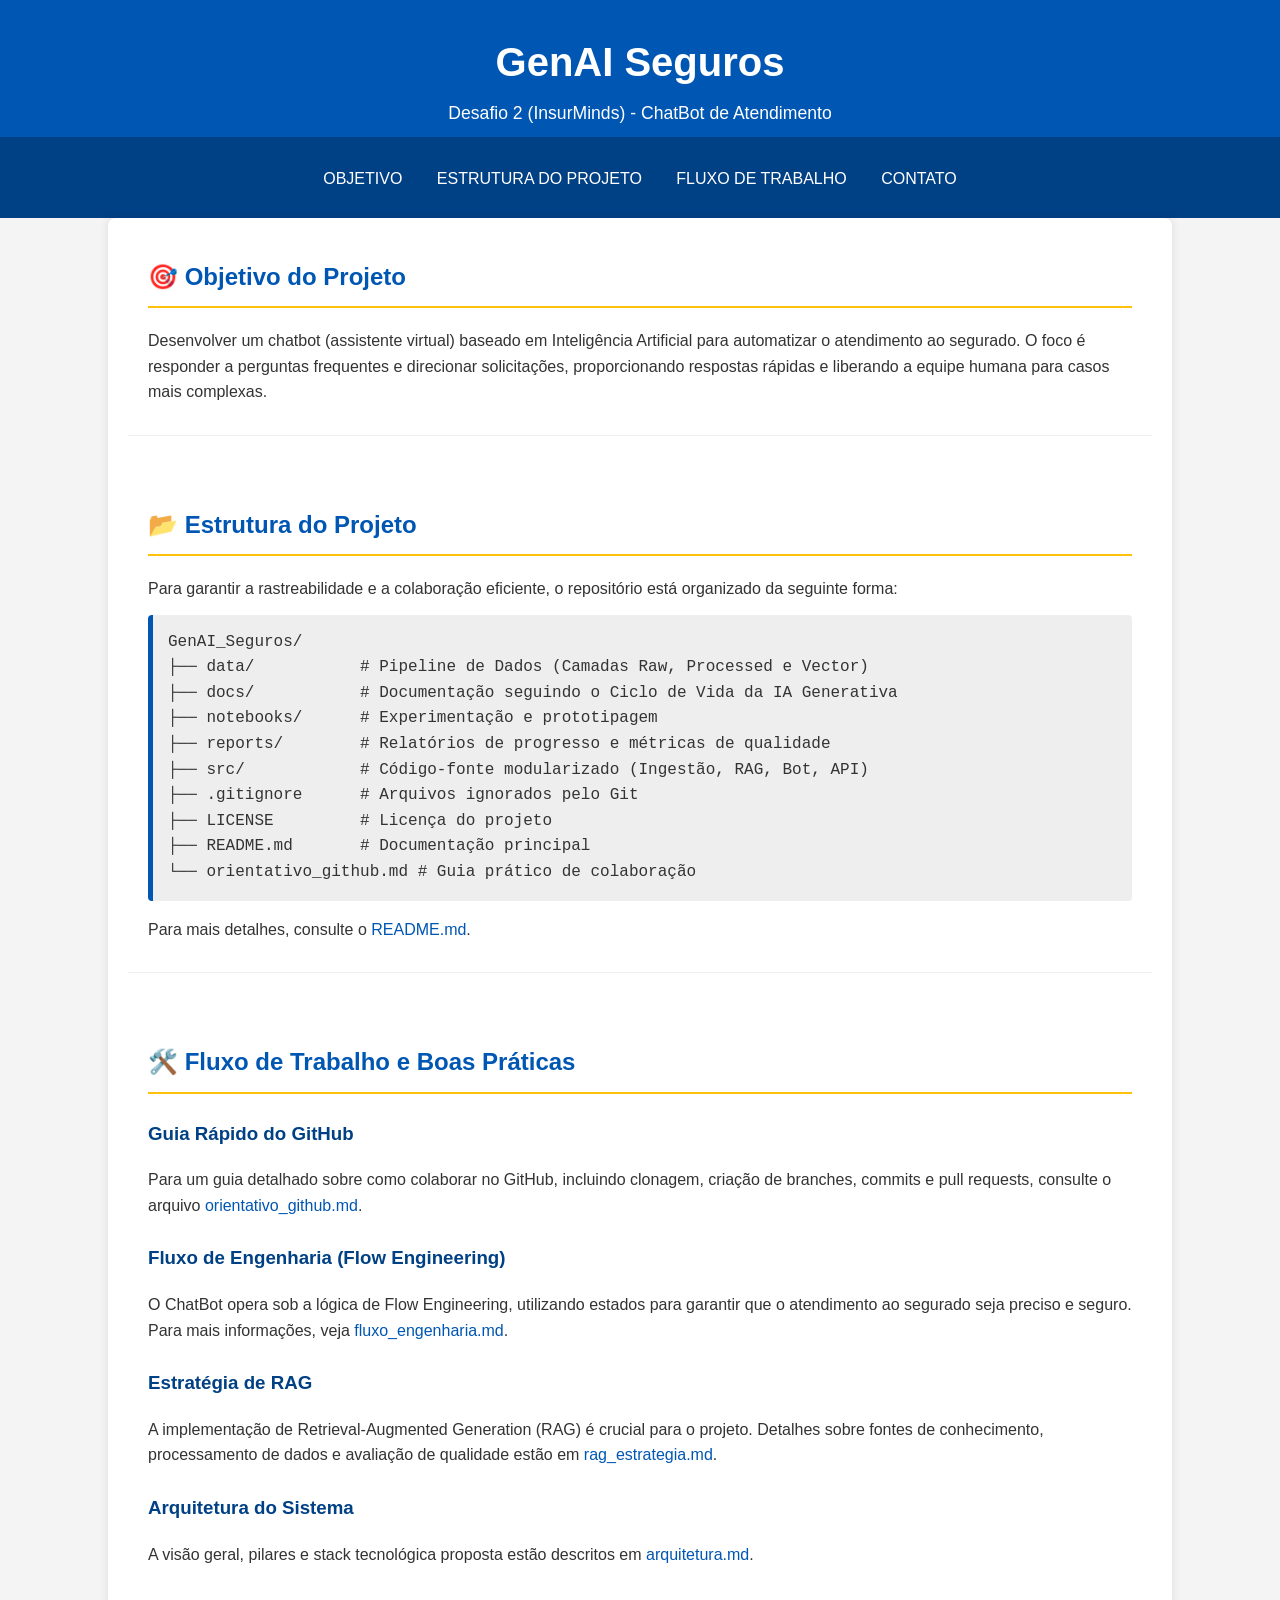
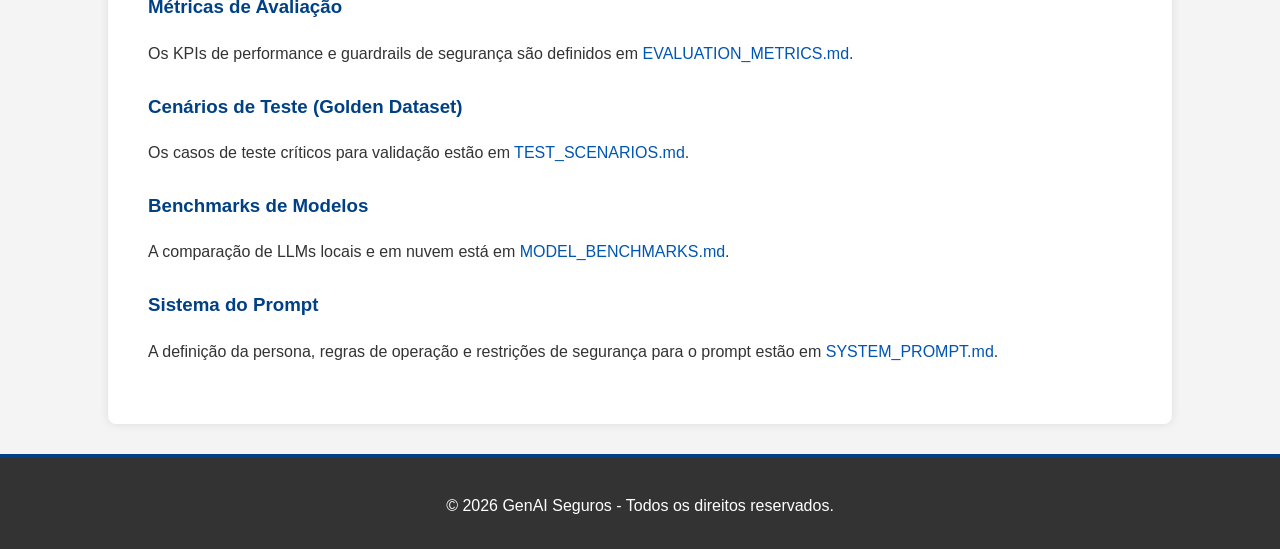
==== index.html @ 81ec45c4 "feat: página para consulta" ====
<!DOCTYPE html>
<html lang="pt-BR">

<head>
    <meta charset="UTF-8">
    <meta name="viewport" content="width=device-width, initial-scale=1.0">
    <title>GenAI Seguros - Visão Geral do Projeto</title>
    <link rel="stylesheet" href="styles.css">
</head>

<body>
    <header>
        <div class="container">
            <h1>GenAI Seguros</h1>
            <p>Desafio 2 (InsurMinds) - ChatBot de Atendimento</p>
        </div>
    </header>

    <nav>
        <div class="container">
            <ul>
                <li><a href="#objetivo">Objetivo</a></li>
                <li><a href="#estrutura">Estrutura do Projeto</a></li>
                <li><a href="#fluxo-trabalho">Fluxo de Trabalho</a></li>
                <li><a href="#contato">Contato</a></li>
            </ul>
        </div>
    </nav>

    <main class="container">
        <section id="objetivo">
            <h2>🎯 Objetivo do Projeto</h2>
            <p>Desenvolver um chatbot (assistente virtual) baseado em Inteligência Artificial para automatizar o
                atendimento ao segurado. O foco é responder a perguntas frequentes e direcionar solicitações,
                proporcionando respostas rápidas e liberando a equipe humana para casos mais complexas.</p>
        </section>

        <section id="estrutura">
            <h2>📂 Estrutura do Projeto</h2>
            <p>Para garantir a rastreabilidade e a colaboração eficiente, o repositório está organizado da seguinte
                forma:</p>
            <pre><code>GenAI_Seguros/
├── data/           # Pipeline de Dados (Camadas Raw, Processed e Vector)
├── docs/           # Documentação seguindo o Ciclo de Vida da IA Generativa
├── notebooks/      # Experimentação e prototipagem
├── reports/        # Relatórios de progresso e métricas de qualidade
├── src/            # Código-fonte modularizado (Ingestão, RAG, Bot, API)
├── .gitignore      # Arquivos ignorados pelo Git
├── LICENSE         # Licença do projeto
├── README.md       # Documentação principal
└── orientativo_github.md # Guia prático de colaboração
</code></pre>
            <p>Para mais detalhes, consulte o <a href="README.md">README.md</a>.</p>
        </section>

        <section id="fluxo-trabalho">
            <h2>🛠️ Fluxo de Trabalho e Boas Práticas</h2>
            <h3>Guia Rápido do GitHub</h3>
            <p>Para um guia detalhado sobre como colaborar no GitHub, incluindo clonagem, criação de branches, commits e
                pull requests, consulte o arquivo <a href="orientativo_github.md">orientativo_github.md</a>.</p>

            <h3>Fluxo de Engenharia (Flow Engineering)</h3>
            <p>O ChatBot opera sob a lógica de Flow Engineering, utilizando estados para garantir que o atendimento ao
                segurado seja preciso e seguro. Para mais informações, veja <a
                    href="fluxo_engenharia.md">fluxo_engenharia.md</a>.</p>

            <h3>Estratégia de RAG</h3>
            <p>A implementação de Retrieval-Augmented Generation (RAG) é crucial para o projeto. Detalhes sobre fontes
                de conhecimento, processamento de dados e avaliação de qualidade estão em <a
                    href="rag_estrategia.md">rag_estrategia.md</a>.</p>

            <h3>Arquitetura do Sistema</h3>
            <p>A visão geral, pilares e stack tecnológica proposta estão descritos em <a
                    href="arquitetura.md">arquitetura.md</a>.</p>

            <h3>Métricas de Avaliação</h3>
            <p>Os KPIs de performance e guardrails de segurança são definidos em <a
                    href="EVALUATION_METRICS.md">EVALUATION_METRICS.md</a>.</p>

            <h3>Cenários de Teste (Golden Dataset)</h3>
            <p>Os casos de teste críticos para validação estão em <a href="TEST_SCENARIOS.md">TEST_SCENARIOS.md</a>.</p>

            <h3>Benchmarks de Modelos</h3>
            <p>A comparação de LLMs locais e em nuvem está em <a href="MODEL_BENCHMARKS.md">MODEL_BENCHMARKS.md</a>.</p>

            <h3>Sistema do Prompt</h3>
            <p>A definição da persona, regras de operação e restrições de segurança para o prompt estão em <a
                    href="SYSTEM_PROMPT.md">SYSTEM_PROMPT.md</a>.</p>
        </section>
    </main>

    <footer>
        <div class="container">
            <p>&copy; 2026 GenAI Seguros - Todos os direitos reservados.</p>
        </div>
    </footer>

    <script src="script.js"></script>
</body>

</html>
---- styles.css ----
/* Estilos Gerais */
body {
    font-family: 'Segoe UI', Tahoma, Geneva, Verdana, sans-serif;
    line-height: 1.6;
    margin: 0;
    padding: 0;
    background-color: #f4f4f4;
    color: #333;
}

.container {
    width: 80%;
    margin: auto;
    overflow: hidden;
    padding: 0 20px;
}

/* Cabeçalho */
header {
    background: #0056b3;
    /* Azul SulAmérica */
    color: #fff;
    padding-top: 30px;
    min-height: 70px;
    border-bottom: #004085 3px solid;
    text-align: center;
}

header h1 {
    margin: 0;
    font-size: 2.5em;
}

header p {
    font-size: 1.1em;
    margin-top: 5px;
}

/* Navegação */
nav {
    background: #004085;
    /* Azul mais escuro */
    color: #fff;
    text-align: center;
    padding: 10px 0;
}

nav ul {
    padding: 0;
    list-style: none;
}

nav ul li {
    display: inline;
    padding: 0 15px;
}

nav a {
    color: #fff;
    text-decoration: none;
    text-transform: uppercase;
    font-size: 1em;
}

nav a:hover {
    color: #ffc107;
    /* Amarelo */
    font-weight: bold;
}

/* Conteúdo Principal */
main {
    padding: 20px 0;
    background: #fff;
    margin-top: 20px;
    box-shadow: 0 0 10px rgba(0, 0, 0, 0.1);
    border-radius: 8px;
}

section {
    margin-bottom: 30px;
    padding: 20px;
    border-bottom: 1px solid #eee;
}

section:last-child {
    border-bottom: none;
}

h2 {
    color: #0056b3;
    border-bottom: 2px solid #ffc107;
    padding-bottom: 10px;
    margin-bottom: 20px;
}

h3 {
    color: #004085;
    margin-top: 25px;
}

p {
    margin-bottom: 10px;
}

a {
    color: #0056b3;
    text-decoration: none;
}

a:hover {
    text-decoration: underline;
}

pre {
    background: #eee;
    padding: 15px;
    border-left: 5px solid #0056b3;
    overflow-x: auto;
    border-radius: 4px;
}

code {
    font-family: 'Courier New', Courier, monospace;
}

/* Rodapé */
footer {
    background: #333;
    color: #fff;
    text-align: center;
    padding: 20px 0;
    margin-top: 30px;
    border-top: #004085 3px solid;
}

/* Responsividade Básica */
@media (max-width: 768px) {
    .container {
        width: 95%;
    }

    nav ul li {
        display: block;
        padding: 5px 0;
    }
}
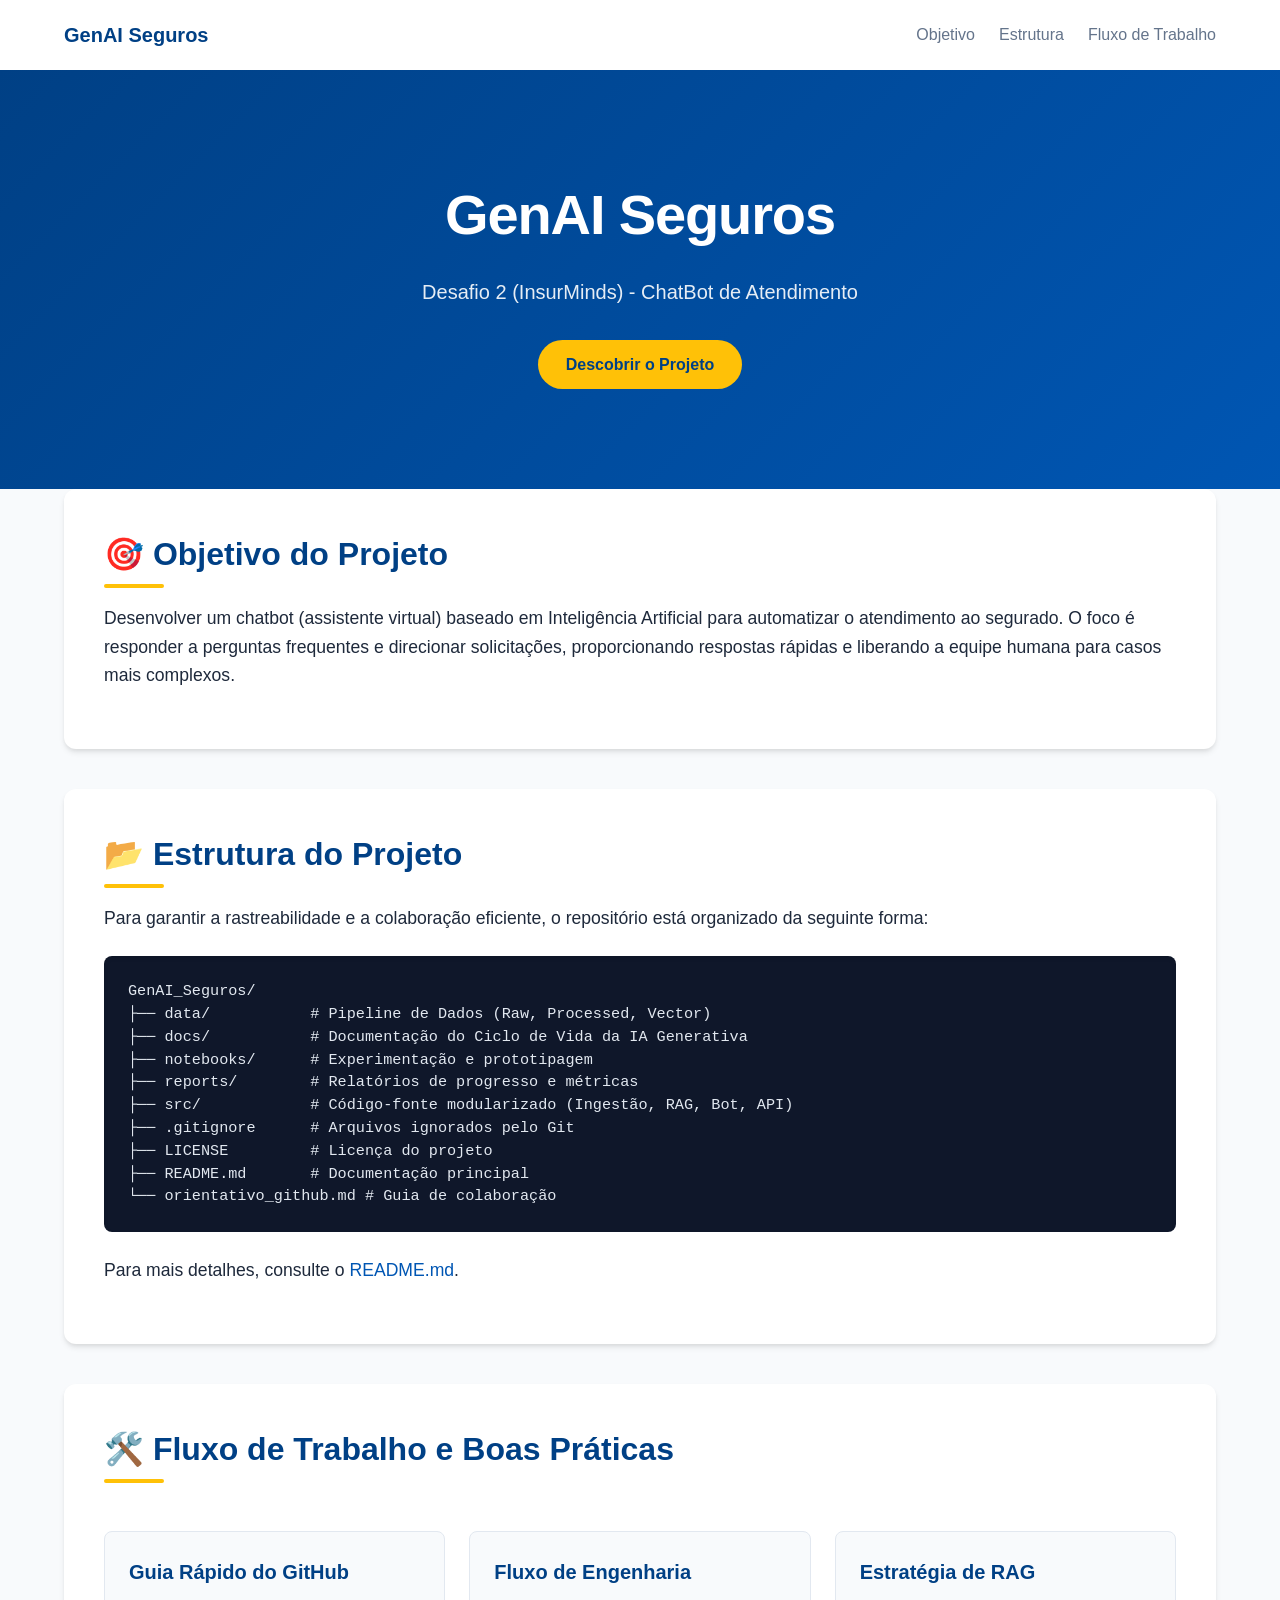
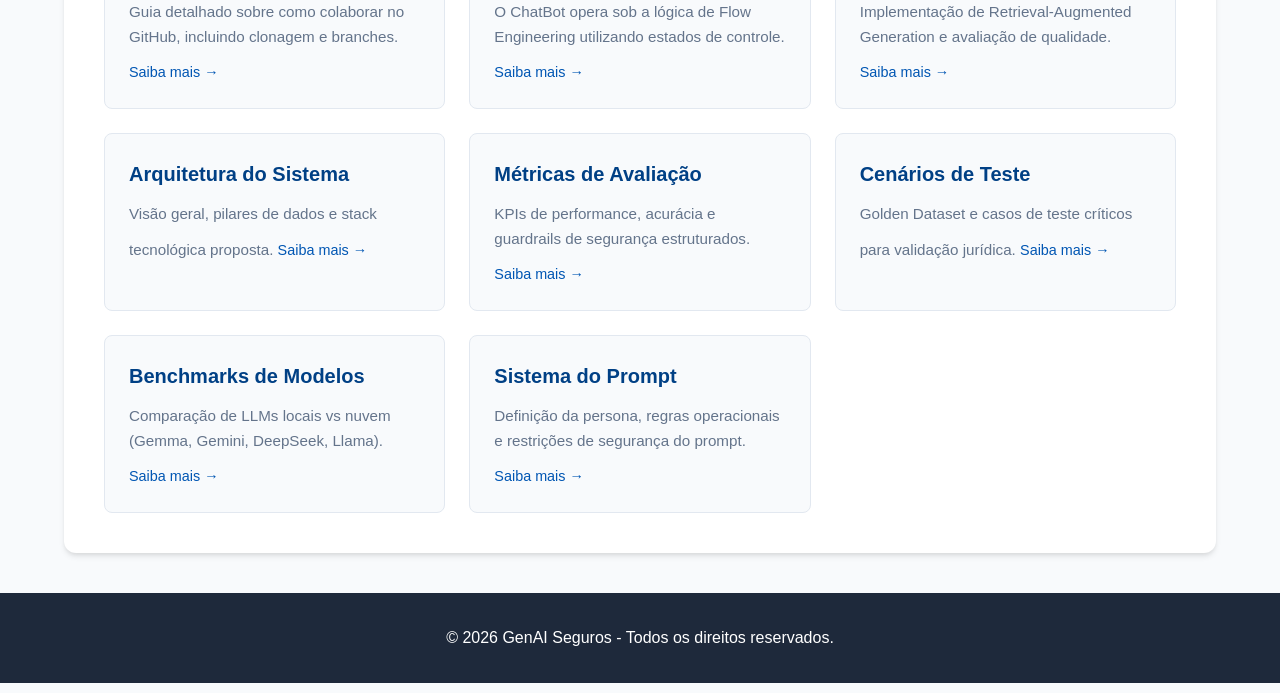
==== commit ec125335: "feat: atualização de site" ====
--- a/index.html
+++ b/index.html
@@ -4,88 +4,109 @@
 <head>
     <meta charset="UTF-8">
     <meta name="viewport" content="width=device-width, initial-scale=1.0">
+    <meta http-equiv="Content-Security-Policy" content="default-src 'self'; style-src 'self' 'unsafe-inline' https://fonts.googleapis.com; font-src https://fonts.gstatic.com; script-src 'self' 'unsafe-inline';">
+    <meta name="description" content="GenAI Seguros - Visão Geral do Projeto do ChatBot de Atendimento (InsurMinds)">
     <title>GenAI Seguros - Visão Geral do Projeto</title>
+    
+    <!-- Modern Typography -->
+    <link rel="preconnect" href="https://fonts.googleapis.com">
+    <link rel="preconnect" href="https://fonts.gstatic.com" crossorigin>
+    <link href="https://fonts.googleapis.com/css2?family=Inter:wght@300;400;500;600;700&display=swap" rel="stylesheet">
+    
     <link rel="stylesheet" href="styles.css">
 </head>
 
 <body>
-    <header>
-        <div class="container">
-            <h1>GenAI Seguros</h1>
-            <p>Desafio 2 (InsurMinds) - ChatBot de Atendimento</p>
-        </div>
-    </header>
-
-    <nav>
-        <div class="container">
-            <ul>
+    <nav class="navbar">
+        <div class="container nav-container">
+            <div class="logo">GenAI Seguros</div>
+            <ul class="nav-links">
                 <li><a href="#objetivo">Objetivo</a></li>
-                <li><a href="#estrutura">Estrutura do Projeto</a></li>
+                <li><a href="#estrutura">Estrutura</a></li>
                 <li><a href="#fluxo-trabalho">Fluxo de Trabalho</a></li>
-                <li><a href="#contato">Contato</a></li>
             </ul>
         </div>
     </nav>
 
+    <header class="hero">
+        <div class="container hero-content fade-in">
+            <h1>GenAI Seguros</h1>
+            <p>Desafio 2 (InsurMinds) - ChatBot de Atendimento</p>
+            <a href="#objetivo" class="btn btn-primary">Descobrir o Projeto</a>
+        </div>
+    </header>
+
     <main class="container">
-        <section id="objetivo">
+        <section id="objetivo" class="card fade-in">
             <h2>🎯 Objetivo do Projeto</h2>
             <p>Desenvolver um chatbot (assistente virtual) baseado em Inteligência Artificial para automatizar o
                 atendimento ao segurado. O foco é responder a perguntas frequentes e direcionar solicitações,
-                proporcionando respostas rápidas e liberando a equipe humana para casos mais complexas.</p>
+                proporcionando respostas rápidas e liberando a equipe humana para casos mais complexos.</p>
         </section>
 
-        <section id="estrutura">
+        <section id="estrutura" class="card fade-in">
             <h2>📂 Estrutura do Projeto</h2>
             <p>Para garantir a rastreabilidade e a colaboração eficiente, o repositório está organizado da seguinte
                 forma:</p>
-            <pre><code>GenAI_Seguros/
-├── data/           # Pipeline de Dados (Camadas Raw, Processed e Vector)
-├── docs/           # Documentação seguindo o Ciclo de Vida da IA Generativa
+            <div class="code-block-wrapper">
+                <pre><code>GenAI_Seguros/
+├── data/           # Pipeline de Dados (Raw, Processed, Vector)
+├── docs/           # Documentação do Ciclo de Vida da IA Generativa
 ├── notebooks/      # Experimentação e prototipagem
-├── reports/        # Relatórios de progresso e métricas de qualidade
+├── reports/        # Relatórios de progresso e métricas
 ├── src/            # Código-fonte modularizado (Ingestão, RAG, Bot, API)
 ├── .gitignore      # Arquivos ignorados pelo Git
 ├── LICENSE         # Licença do projeto
 ├── README.md       # Documentação principal
-└── orientativo_github.md # Guia prático de colaboração
-</code></pre>
-            <p>Para mais detalhes, consulte o <a href="README.md">README.md</a>.</p>
+└── orientativo_github.md # Guia de colaboração</code></pre>
+            </div>
+            <p class="section-footer">Para mais detalhes, consulte o <a href="README.md" class="text-link">README.md</a>.</p>
         </section>
 
-        <section id="fluxo-trabalho">
+        <section id="fluxo-trabalho" class="card fade-in">
             <h2>🛠️ Fluxo de Trabalho e Boas Práticas</h2>
-            <h3>Guia Rápido do GitHub</h3>
-            <p>Para um guia detalhado sobre como colaborar no GitHub, incluindo clonagem, criação de branches, commits e
-                pull requests, consulte o arquivo <a href="orientativo_github.md">orientativo_github.md</a>.</p>
+            
+            <div class="grid-layout">
+                <div class="grid-item">
+                    <h3>Guia Rápido do GitHub</h3>
+                    <p>Guia detalhado sobre como colaborar no GitHub, incluindo clonagem e branches. <a href="orientativo_github.md">Saiba mais &rarr;</a></p>
+                </div>
+                
+                <div class="grid-item">
+                    <h3>Fluxo de Engenharia</h3>
+                    <p>O ChatBot opera sob a lógica de Flow Engineering utilizando estados de controle. <a href="fluxo_engenharia.md">Saiba mais &rarr;</a></p>
+                </div>
 
-            <h3>Fluxo de Engenharia (Flow Engineering)</h3>
-            <p>O ChatBot opera sob a lógica de Flow Engineering, utilizando estados para garantir que o atendimento ao
-                segurado seja preciso e seguro. Para mais informações, veja <a
-                    href="fluxo_engenharia.md">fluxo_engenharia.md</a>.</p>
+                <div class="grid-item">
+                    <h3>Estratégia de RAG</h3>
+                    <p>Implementação de Retrieval-Augmented Generation e avaliação de qualidade. <a href="rag_estrategia.md">Saiba mais &rarr;</a></p>
+                </div>
 
-            <h3>Estratégia de RAG</h3>
-            <p>A implementação de Retrieval-Augmented Generation (RAG) é crucial para o projeto. Detalhes sobre fontes
-                de conhecimento, processamento de dados e avaliação de qualidade estão em <a
-                    href="rag_estrategia.md">rag_estrategia.md</a>.</p>
+                <div class="grid-item">
+                    <h3>Arquitetura do Sistema</h3>
+                    <p>Visão geral, pilares de dados e stack tecnológica proposta. <a href="arquitetura.md">Saiba mais &rarr;</a></p>
+                </div>
 
-            <h3>Arquitetura do Sistema</h3>
-            <p>A visão geral, pilares e stack tecnológica proposta estão descritos em <a
-                    href="arquitetura.md">arquitetura.md</a>.</p>
+                <div class="grid-item">
+                    <h3>Métricas de Avaliação</h3>
+                    <p>KPIs de performance, acurácia e guardrails de segurança estruturados. <a href="EVALUATION_METRICS.md">Saiba mais &rarr;</a></p>
+                </div>
 
-            <h3>Métricas de Avaliação</h3>
-            <p>Os KPIs de performance e guardrails de segurança são definidos em <a
-                    href="EVALUATION_METRICS.md">EVALUATION_METRICS.md</a>.</p>
+                <div class="grid-item">
+                    <h3>Cenários de Teste</h3>
+                    <p>Golden Dataset e casos de teste críticos para validação jurídica. <a href="TEST_SCENARIOS.md">Saiba mais &rarr;</a></p>
+                </div>
 
-            <h3>Cenários de Teste (Golden Dataset)</h3>
-            <p>Os casos de teste críticos para validação estão em <a href="TEST_SCENARIOS.md">TEST_SCENARIOS.md</a>.</p>
+                <div class="grid-item">
+                    <h3>Benchmarks de Modelos</h3>
+                    <p>Comparação de LLMs locais vs nuvem (Gemma, Gemini, DeepSeek, Llama). <a href="MODEL_BENCHMARKS.md">Saiba mais &rarr;</a></p>
+                </div>
 
-            <h3>Benchmarks de Modelos</h3>
-            <p>A comparação de LLMs locais e em nuvem está em <a href="MODEL_BENCHMARKS.md">MODEL_BENCHMARKS.md</a>.</p>
-
-            <h3>Sistema do Prompt</h3>
-            <p>A definição da persona, regras de operação e restrições de segurança para o prompt estão em <a
-                    href="SYSTEM_PROMPT.md">SYSTEM_PROMPT.md</a>.</p>
+                <div class="grid-item">
+                    <h3>Sistema do Prompt</h3>
+                    <p>Definição da persona, regras operacionais e restrições de segurança do prompt. <a href="SYSTEM_PROMPT.md">Saiba mais &rarr;</a></p>
+                </div>
+            </div>
         </section>
     </main>
 
--- a/styles.css
+++ b/styles.css
@@ -1,147 +1,289 @@
-/* Estilos Gerais */
-body {
-    font-family: 'Segoe UI', Tahoma, Geneva, Verdana, sans-serif;
-    line-height: 1.6;
+/* Modern Reset and Variables */
+:root {
+    --primary-color: #004085;
+    --primary-light: #0056b3;
+    --accent-color: #ffc107;
+    --bg-color: #f8fafc;
+    --card-bg: #ffffff;
+    --text-color: #1e293b;
+    --text-muted: #64748b;
+    --border-radius: 12px;
+    --shadow-sm: 0 4px 6px -1px rgba(0, 0, 0, 0.1), 0 2px 4px -1px rgba(0, 0, 0, 0.06);
+    --shadow-md: 0 10px 15px -3px rgba(0, 0, 0, 0.1), 0 4px 6px -2px rgba(0, 0, 0, 0.05);
+    --transition: all 0.3s ease;
+}
+
+* {
     margin: 0;
     padding: 0;
-    background-color: #f4f4f4;
-    color: #333;
+    box-sizing: border-box;
+}
+
+body {
+    font-family: 'Inter', sans-serif;
+    line-height: 1.6;
+    background-color: var(--bg-color);
+    color: var(--text-color);
+    -webkit-font-smoothing: antialiased;
 }
 
 .container {
-    width: 80%;
-    margin: auto;
+    max-width: 1200px;
+    margin: 0 auto;
+    padding: 0 24px;
+}
+
+/* Navbar */
+.navbar {
+    background-color: rgba(255, 255, 255, 0.9);
+    backdrop-filter: blur(10px);
+    position: sticky;
+    top: 0;
+    z-index: 1000;
+    box-shadow: var(--shadow-sm);
+    transition: var(--transition);
+}
+
+.nav-container {
+    display: flex;
+    justify-content: space-between;
+    align-items: center;
+    height: 70px;
+}
+
+.logo {
+    font-size: 1.25rem;
+    font-weight: 700;
+    color: var(--primary-color);
+}
+
+.nav-links {
+    display: flex;
+    list-style: none;
+    gap: 24px;
+}
+
+.nav-links a {
+    text-decoration: none;
+    color: var(--text-muted);
+    font-weight: 500;
+    transition: var(--transition);
+}
+
+.nav-links a:hover {
+    color: var(--primary-light);
+}
+
+/* Hero Section */
+.hero {
+    background: linear-gradient(135deg, var(--primary-color) 0%, var(--primary-light) 100%);
+    color: white;
+    padding: 100px 0;
+    text-align: center;
+    position: relative;
     overflow: hidden;
-    padding: 0 20px;
-}
-
-/* Cabeçalho */
-header {
-    background: #0056b3;
-    /* Azul SulAmérica */
-    color: #fff;
-    padding-top: 30px;
-    min-height: 70px;
-    border-bottom: #004085 3px solid;
+}
+
+.hero::after {
+    content: '';
+    position: absolute;
+    top: 0;
+    left: 0;
+    right: 0;
+    bottom: 0;
+    background: url('data:image/svg+xml;utf8,<svg width="100" height="100" viewBox="0 0 100 100" xmlns="http://www.w3.org/2000/svg"><circle cx="50" cy="50" r="40" stroke="rgba(255,255,255,0.1)" stroke-width="2" fill="none"/></svg>') repeat;
+    opacity: 0.3;
+    pointer-events: none;
+}
+
+.hero-content {
+    position: relative;
+    z-index: 1;
+}
+
+.hero h1 {
+    font-size: 3.5rem;
+    font-weight: 700;
+    margin-bottom: 16px;
+    letter-spacing: -0.02em;
+}
+
+.hero p {
+    font-size: 1.25rem;
+    margin-bottom: 32px;
+    opacity: 0.9;
+}
+
+.btn {
+    display: inline-block;
+    padding: 12px 28px;
+    border-radius: 30px;
+    text-decoration: none;
+    font-weight: 600;
+    transition: var(--transition);
+    cursor: pointer;
+}
+
+.btn-primary {
+    background-color: var(--accent-color);
+    color: var(--primary-color);
+}
+
+.btn-primary:hover {
+    transform: translateY(-2px);
+    box-shadow: 0 4px 12px rgba(255, 193, 7, 0.3);
+}
+
+/* Main Content */
+main {
+    padding: 60px 0;
+}
+
+.card {
+    background: var(--card-bg);
+    border-radius: var(--border-radius);
+    padding: 40px;
+    margin-bottom: 40px;
+    box-shadow: var(--shadow-sm);
+    transition: var(--transition);
+}
+
+.card:hover {
+    box-shadow: var(--shadow-md);
+}
+
+h2 {
+    color: var(--primary-color);
+    font-size: 2rem;
+    font-weight: 700;
+    margin-bottom: 24px;
+    display: inline-block;
+    position: relative;
+}
+
+h2::after {
+    content: '';
+    position: absolute;
+    bottom: -8px;
+    left: 0;
+    width: 60px;
+    height: 4px;
+    background-color: var(--accent-color);
+    border-radius: 2px;
+}
+
+.card p {
+    color: var(--text-color);
+    font-size: 1.1rem;
+    margin-bottom: 20px;
+}
+
+/* Code Block */
+.code-block-wrapper {
+    background: #0f172a;
+    border-radius: 8px;
+    padding: 24px;
+    overflow-x: auto;
+    margin: 24px 0;
+    box-shadow: inset 0 2px 4px rgba(0,0,0,0.1);
+}
+
+pre {
+    color: #e2e8f0;
+    font-family: 'Courier New', Courier, monospace;
+    font-size: 0.95rem;
+    line-height: 1.5;
+}
+
+/* Grid Layout for Workflow */
+.grid-layout {
+    display: grid;
+    grid-template-columns: repeat(auto-fit, minmax(280px, 1fr));
+    gap: 24px;
+    margin-top: 32px;
+}
+
+.grid-item {
+    background: var(--bg-color);
+    padding: 24px;
+    border-radius: 8px;
+    border: 1px solid #e2e8f0;
+    transition: var(--transition);
+}
+
+.grid-item:hover {
+    transform: translateY(-4px);
+    border-color: var(--primary-light);
+    box-shadow: var(--shadow-sm);
+}
+
+.grid-item h3 {
+    color: var(--primary-color);
+    font-size: 1.25rem;
+    margin-bottom: 12px;
+}
+
+.grid-item p {
+    font-size: 0.95rem;
+    color: var(--text-muted);
+    margin-bottom: 0;
+}
+
+.grid-item a {
+    color: var(--primary-light);
+    text-decoration: none;
+    font-weight: 500;
+    font-size: 0.9rem;
+    display: inline-block;
+    margin-top: 12px;
+}
+
+.grid-item a:hover {
+    text-decoration: underline;
+}
+
+.text-link {
+    color: var(--primary-light);
+    text-decoration: none;
+    font-weight: 500;
+}
+
+.text-link:hover {
+    text-decoration: underline;
+}
+
+/* Footer */
+footer {
+    background: var(--text-color);
+    color: white;
     text-align: center;
-}
-
-header h1 {
-    margin: 0;
-    font-size: 2.5em;
-}
-
-header p {
-    font-size: 1.1em;
-    margin-top: 5px;
-}
-
-/* Navegação */
-nav {
-    background: #004085;
-    /* Azul mais escuro */
-    color: #fff;
-    text-align: center;
-    padding: 10px 0;
-}
-
-nav ul {
-    padding: 0;
-    list-style: none;
-}
-
-nav ul li {
-    display: inline;
-    padding: 0 15px;
-}
-
-nav a {
-    color: #fff;
-    text-decoration: none;
-    text-transform: uppercase;
-    font-size: 1em;
-}
-
-nav a:hover {
-    color: #ffc107;
-    /* Amarelo */
-    font-weight: bold;
-}
-
-/* Conteúdo Principal */
-main {
-    padding: 20px 0;
-    background: #fff;
-    margin-top: 20px;
-    box-shadow: 0 0 10px rgba(0, 0, 0, 0.1);
-    border-radius: 8px;
-}
-
-section {
-    margin-bottom: 30px;
-    padding: 20px;
-    border-bottom: 1px solid #eee;
-}
-
-section:last-child {
-    border-bottom: none;
-}
-
-h2 {
-    color: #0056b3;
-    border-bottom: 2px solid #ffc107;
-    padding-bottom: 10px;
-    margin-bottom: 20px;
-}
-
-h3 {
-    color: #004085;
-    margin-top: 25px;
-}
-
-p {
-    margin-bottom: 10px;
-}
-
-a {
-    color: #0056b3;
-    text-decoration: none;
-}
-
-a:hover {
-    text-decoration: underline;
-}
-
-pre {
-    background: #eee;
-    padding: 15px;
-    border-left: 5px solid #0056b3;
-    overflow-x: auto;
-    border-radius: 4px;
-}
-
-code {
-    font-family: 'Courier New', Courier, monospace;
-}
-
-/* Rodapé */
-footer {
-    background: #333;
-    color: #fff;
-    text-align: center;
-    padding: 20px 0;
-    margin-top: 30px;
-    border-top: #004085 3px solid;
-}
-
-/* Responsividade Básica */
+    padding: 32px 0;
+    margin-top: 40px;
+}
+
+/* Animations */
+.fade-in {
+    opacity: 0;
+    transform: translateY(20px);
+    transition: opacity 0.6s ease-out, transform 0.6s ease-out;
+}
+
+.fade-in.visible {
+    opacity: 1;
+    transform: translateY(0);
+}
+
+/* Responsive */
 @media (max-width: 768px) {
-    .container {
-        width: 95%;
+    .hero h1 {
+        font-size: 2.5rem;
     }
-
-    nav ul li {
-        display: block;
-        padding: 5px 0;
+    
+    .card {
+        padding: 24px;
+    }
+    
+    .nav-links {
+        display: none;
     }
 }
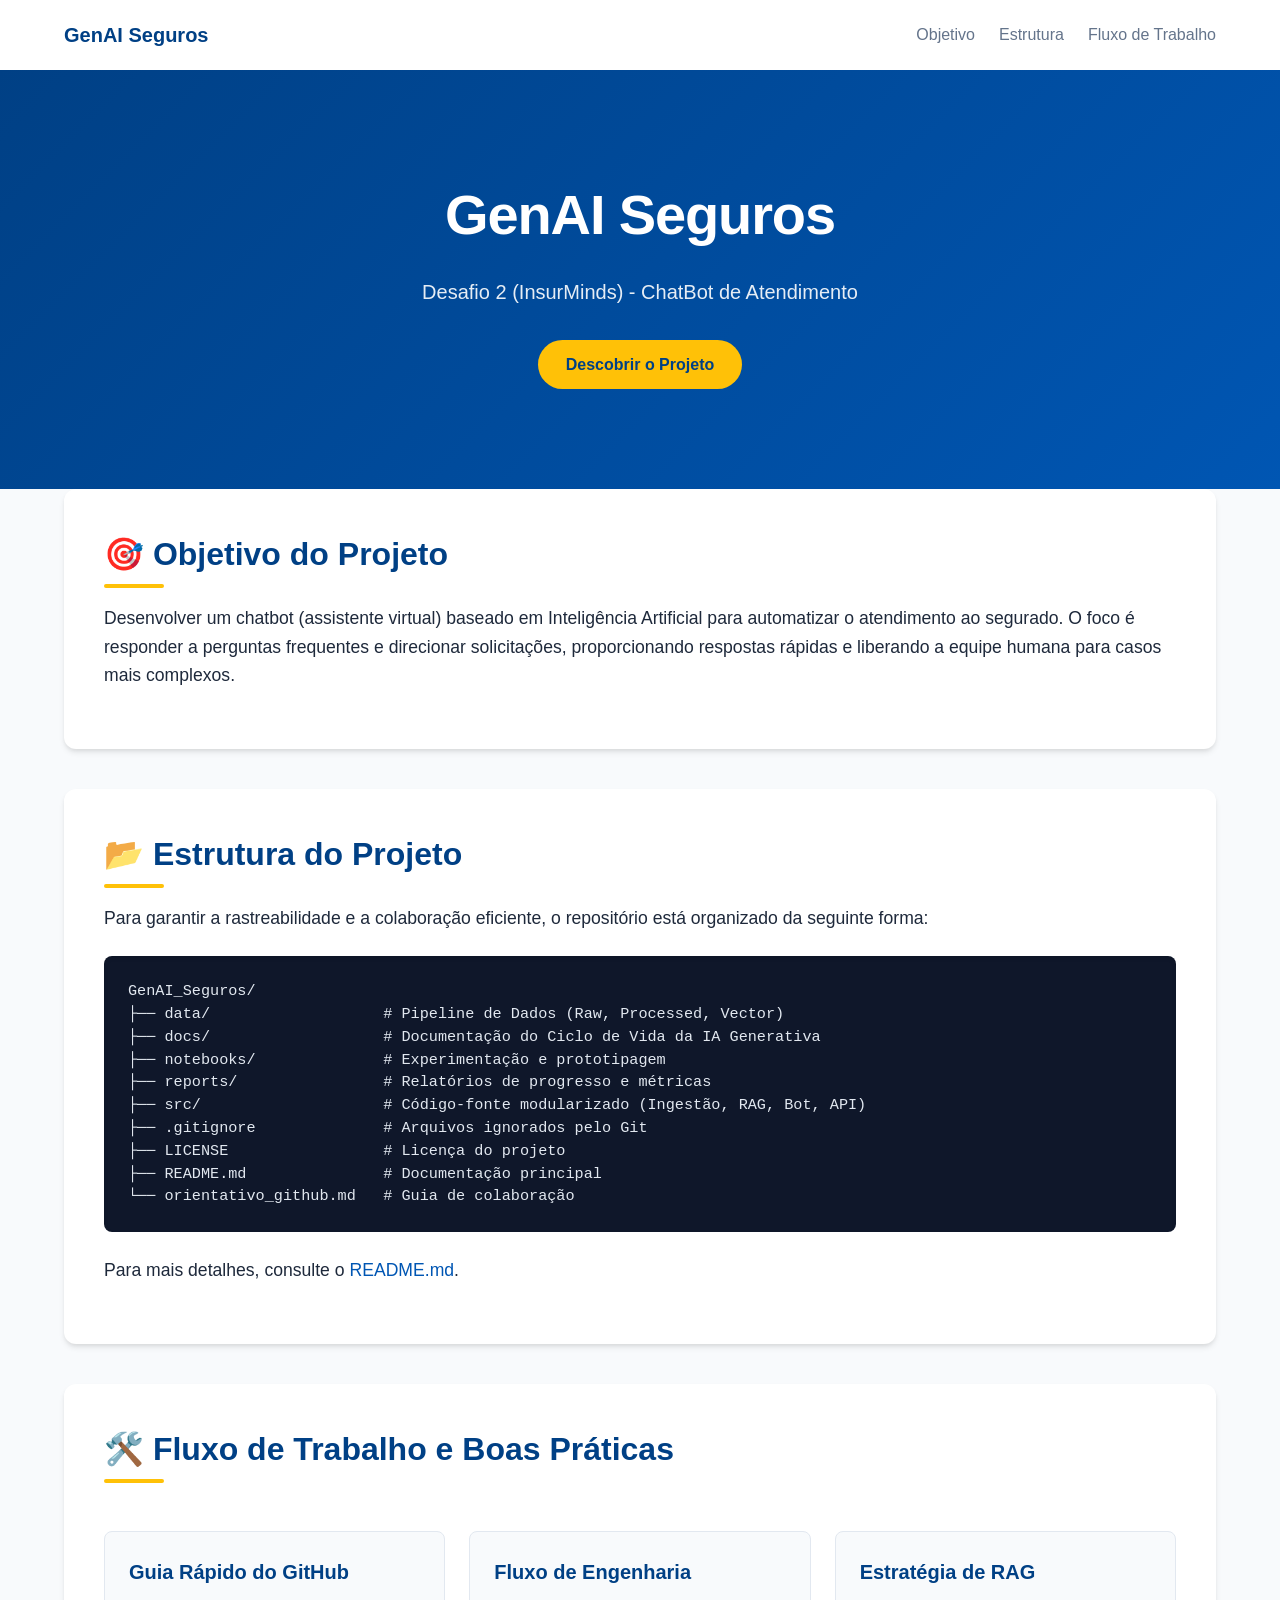
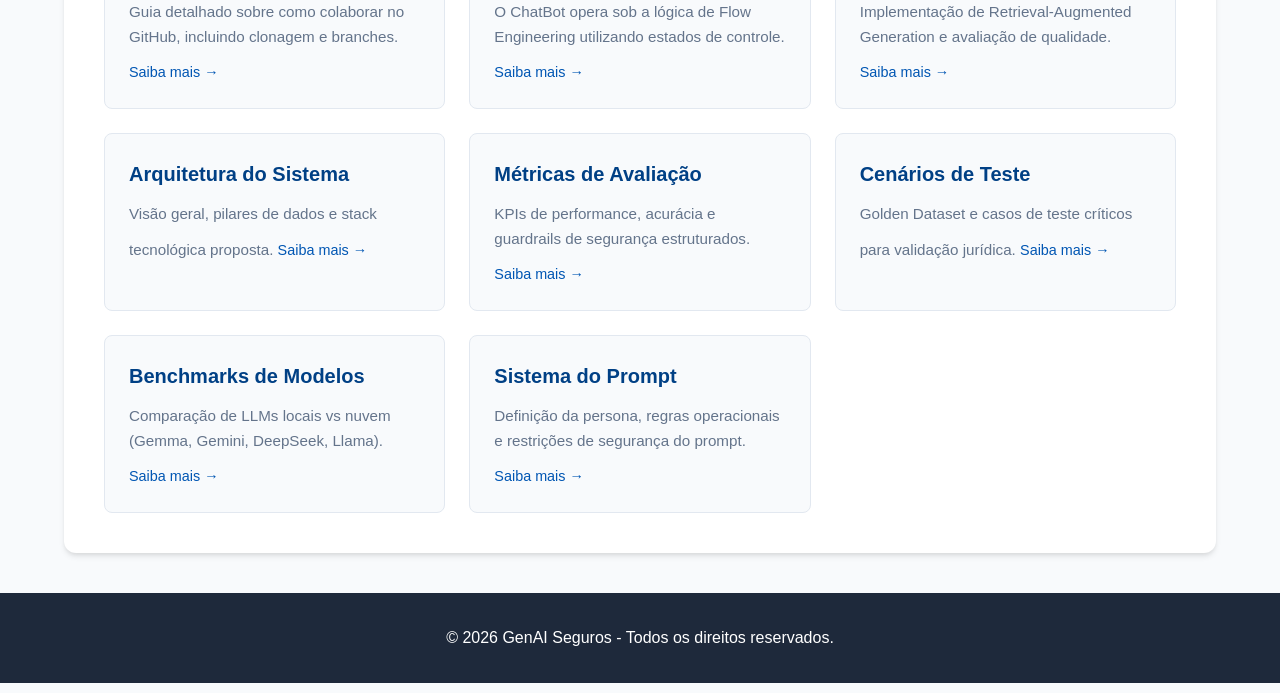
==== commit 69c3dae9: "feat: atualização de index.html" ====
--- a/index.html
+++ b/index.html
@@ -4,15 +4,16 @@
 <head>
     <meta charset="UTF-8">
     <meta name="viewport" content="width=device-width, initial-scale=1.0">
-    <meta http-equiv="Content-Security-Policy" content="default-src 'self'; style-src 'self' 'unsafe-inline' https://fonts.googleapis.com; font-src https://fonts.gstatic.com; script-src 'self' 'unsafe-inline';">
+    <meta http-equiv="Content-Security-Policy"
+        content="default-src 'self'; style-src 'self' 'unsafe-inline' https://fonts.googleapis.com; font-src https://fonts.gstatic.com; script-src 'self' 'unsafe-inline';">
     <meta name="description" content="GenAI Seguros - Visão Geral do Projeto do ChatBot de Atendimento (InsurMinds)">
     <title>GenAI Seguros - Visão Geral do Projeto</title>
-    
+
     <!-- Modern Typography -->
     <link rel="preconnect" href="https://fonts.googleapis.com">
     <link rel="preconnect" href="https://fonts.gstatic.com" crossorigin>
     <link href="https://fonts.googleapis.com/css2?family=Inter:wght@300;400;500;600;700&display=swap" rel="stylesheet">
-    
+
     <link rel="stylesheet" href="styles.css">
 </head>
 
@@ -50,61 +51,70 @@
                 forma:</p>
             <div class="code-block-wrapper">
                 <pre><code>GenAI_Seguros/
-├── data/           # Pipeline de Dados (Raw, Processed, Vector)
-├── docs/           # Documentação do Ciclo de Vida da IA Generativa
-├── notebooks/      # Experimentação e prototipagem
-├── reports/        # Relatórios de progresso e métricas
-├── src/            # Código-fonte modularizado (Ingestão, RAG, Bot, API)
-├── .gitignore      # Arquivos ignorados pelo Git
-├── LICENSE         # Licença do projeto
-├── README.md       # Documentação principal
-└── orientativo_github.md # Guia de colaboração</code></pre>
+├── data/                   # Pipeline de Dados (Raw, Processed, Vector)
+├── docs/                   # Documentação do Ciclo de Vida da IA Generativa
+├── notebooks/              # Experimentação e prototipagem
+├── reports/                # Relatórios de progresso e métricas
+├── src/                    # Código-fonte modularizado (Ingestão, RAG, Bot, API)
+├── .gitignore              # Arquivos ignorados pelo Git
+├── LICENSE                 # Licença do projeto
+├── README.md               # Documentação principal
+└── orientativo_github.md   # Guia de colaboração</code></pre>
             </div>
-            <p class="section-footer">Para mais detalhes, consulte o <a href="README.md" class="text-link">README.md</a>.</p>
+            <p class="section-footer">Para mais detalhes, consulte o <a href="README.md"
+                    class="text-link">README.md</a>.</p>
         </section>
 
         <section id="fluxo-trabalho" class="card fade-in">
             <h2>🛠️ Fluxo de Trabalho e Boas Práticas</h2>
-            
+
             <div class="grid-layout">
                 <div class="grid-item">
                     <h3>Guia Rápido do GitHub</h3>
-                    <p>Guia detalhado sobre como colaborar no GitHub, incluindo clonagem e branches. <a href="orientativo_github.md">Saiba mais &rarr;</a></p>
+                    <p>Guia detalhado sobre como colaborar no GitHub, incluindo clonagem e branches. <a
+                            href="orientativo_github.md">Saiba mais &rarr;</a></p>
                 </div>
-                
+
                 <div class="grid-item">
                     <h3>Fluxo de Engenharia</h3>
-                    <p>O ChatBot opera sob a lógica de Flow Engineering utilizando estados de controle. <a href="fluxo_engenharia.md">Saiba mais &rarr;</a></p>
+                    <p>O ChatBot opera sob a lógica de Flow Engineering utilizando estados de controle. <a
+                            href="fluxo_engenharia.md">Saiba mais &rarr;</a></p>
                 </div>
 
                 <div class="grid-item">
                     <h3>Estratégia de RAG</h3>
-                    <p>Implementação de Retrieval-Augmented Generation e avaliação de qualidade. <a href="rag_estrategia.md">Saiba mais &rarr;</a></p>
+                    <p>Implementação de Retrieval-Augmented Generation e avaliação de qualidade. <a
+                            href="rag_estrategia.md">Saiba mais &rarr;</a></p>
                 </div>
 
                 <div class="grid-item">
                     <h3>Arquitetura do Sistema</h3>
-                    <p>Visão geral, pilares de dados e stack tecnológica proposta. <a href="arquitetura.md">Saiba mais &rarr;</a></p>
+                    <p>Visão geral, pilares de dados e stack tecnológica proposta. <a href="arquitetura.md">Saiba mais
+                            &rarr;</a></p>
                 </div>
 
                 <div class="grid-item">
                     <h3>Métricas de Avaliação</h3>
-                    <p>KPIs de performance, acurácia e guardrails de segurança estruturados. <a href="EVALUATION_METRICS.md">Saiba mais &rarr;</a></p>
+                    <p>KPIs de performance, acurácia e guardrails de segurança estruturados. <a
+                            href="EVALUATION_METRICS.md">Saiba mais &rarr;</a></p>
                 </div>
 
                 <div class="grid-item">
                     <h3>Cenários de Teste</h3>
-                    <p>Golden Dataset e casos de teste críticos para validação jurídica. <a href="TEST_SCENARIOS.md">Saiba mais &rarr;</a></p>
+                    <p>Golden Dataset e casos de teste críticos para validação jurídica. <a
+                            href="TEST_SCENARIOS.md">Saiba mais &rarr;</a></p>
                 </div>
 
                 <div class="grid-item">
                     <h3>Benchmarks de Modelos</h3>
-                    <p>Comparação de LLMs locais vs nuvem (Gemma, Gemini, DeepSeek, Llama). <a href="MODEL_BENCHMARKS.md">Saiba mais &rarr;</a></p>
+                    <p>Comparação de LLMs locais vs nuvem (Gemma, Gemini, DeepSeek, Llama). <a
+                            href="MODEL_BENCHMARKS.md">Saiba mais &rarr;</a></p>
                 </div>
 
                 <div class="grid-item">
                     <h3>Sistema do Prompt</h3>
-                    <p>Definição da persona, regras operacionais e restrições de segurança do prompt. <a href="SYSTEM_PROMPT.md">Saiba mais &rarr;</a></p>
+                    <p>Definição da persona, regras operacionais e restrições de segurança do prompt. <a
+                            href="SYSTEM_PROMPT.md">Saiba mais &rarr;</a></p>
                 </div>
             </div>
         </section>
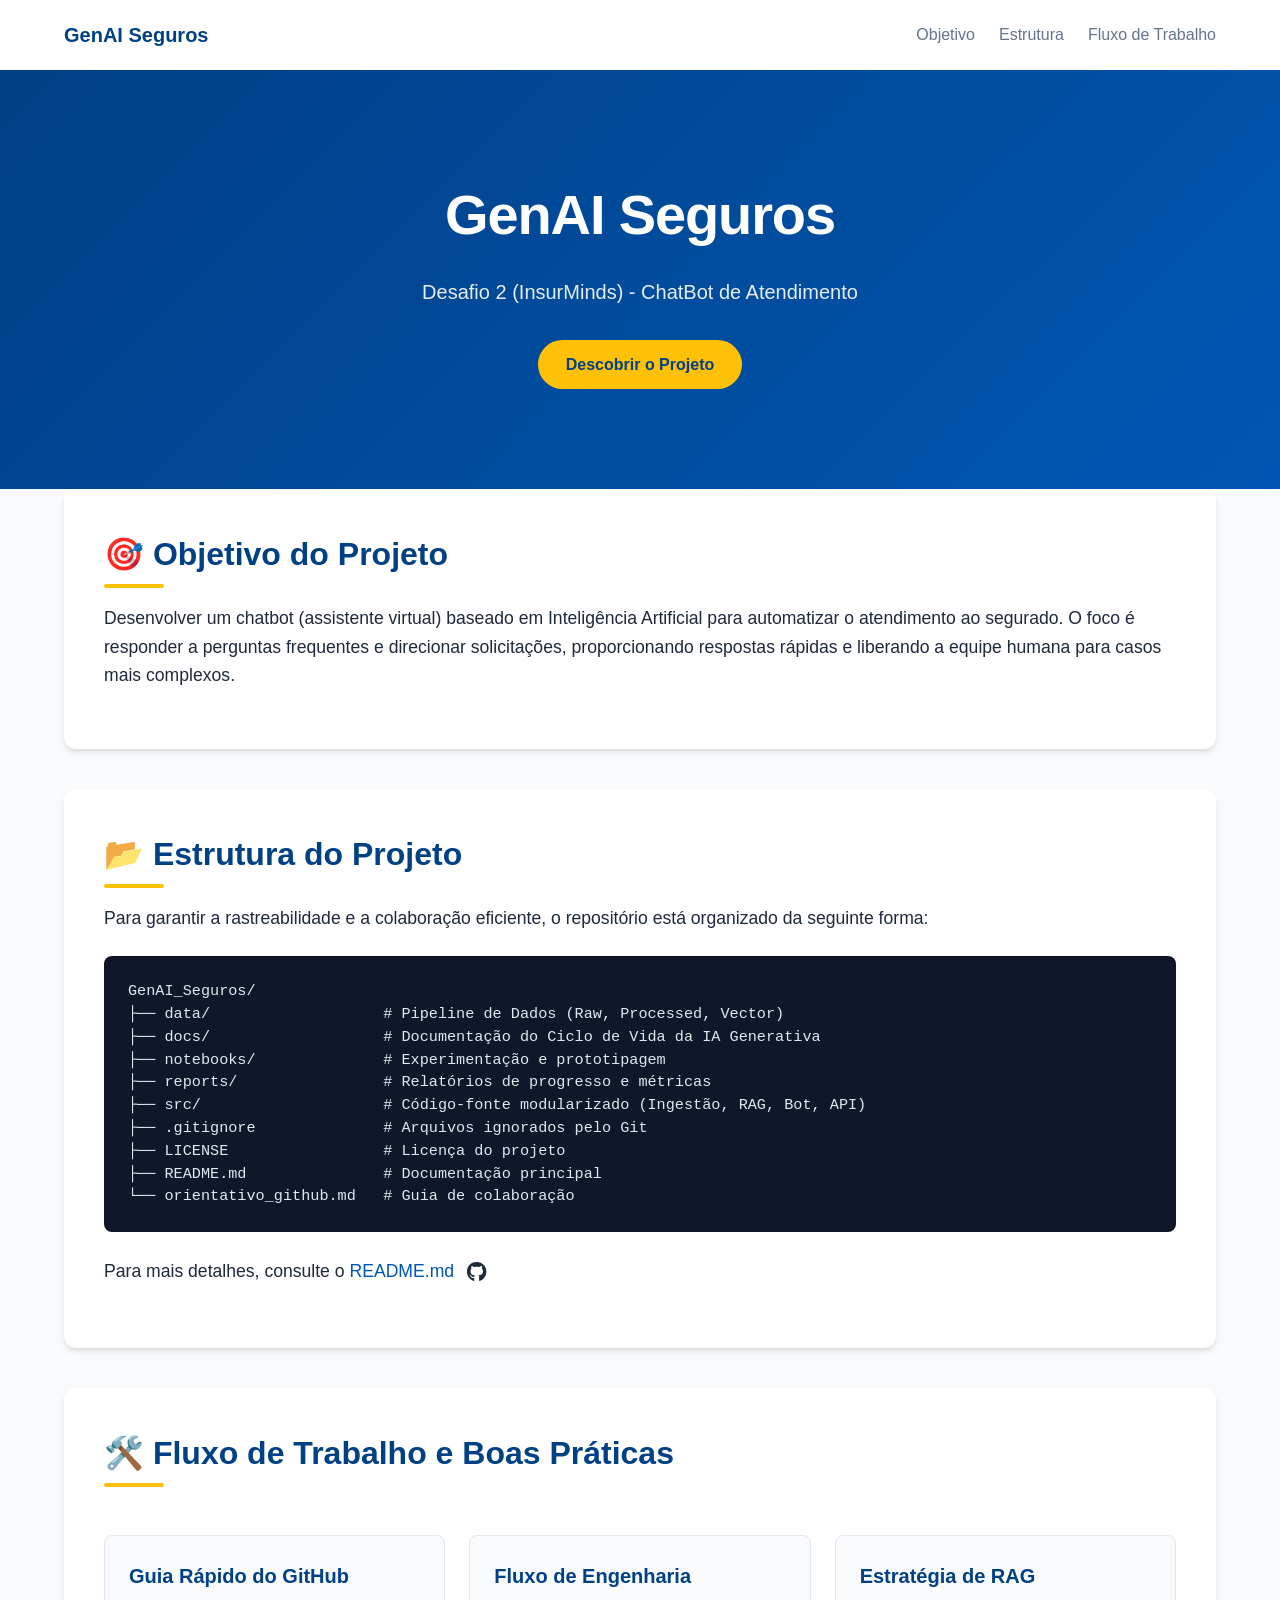
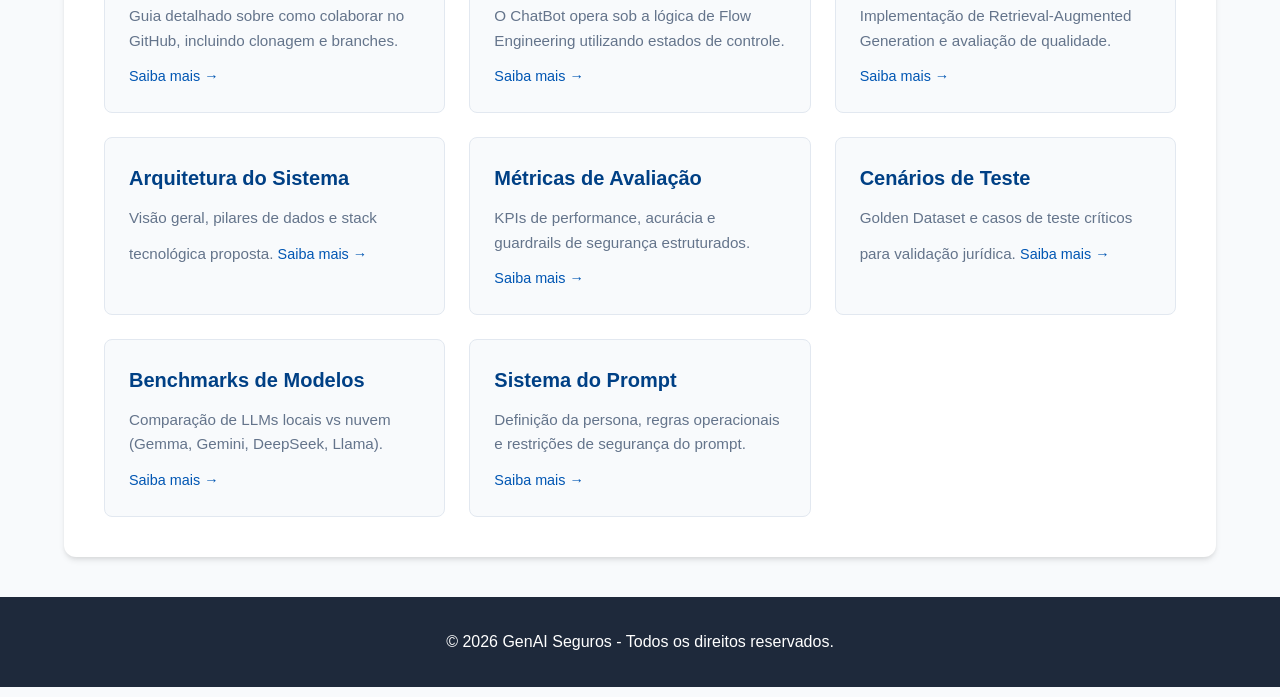
==== commit d9c9e766: "feat: atualização de site." ====
--- a/index.html
+++ b/index.html
@@ -5,9 +5,14 @@
     <meta charset="UTF-8">
     <meta name="viewport" content="width=device-width, initial-scale=1.0">
     <meta http-equiv="Content-Security-Policy"
-        content="default-src 'self'; style-src 'self' 'unsafe-inline' https://fonts.googleapis.com; font-src https://fonts.gstatic.com; script-src 'self' 'unsafe-inline';">
+        content="default-src 'self'; style-src 'self' 'unsafe-inline' https://fonts.googleapis.com https://cdnjs.cloudflare.com; font-src 'self' https://fonts.gstatic.com https://cdnjs.cloudflare.com; script-src 'self' 'unsafe-inline';">
     <meta name="description" content="GenAI Seguros - Visão Geral do Projeto do ChatBot de Atendimento (InsurMinds)">
     <title>GenAI Seguros - Visão Geral do Projeto</title>
+
+    <!-- Font Awesome for Icons -->
+    <link rel="stylesheet" href="https://cdnjs.cloudflare.com/ajax/libs/font-awesome/6.5.1/css/all.min.css"
+        integrity="sha512-DTOQO9RWCH3ppGqcWaEA1BIZOC6xxalwEsw9c2QQeAIftl+Vegovlnee1c9QX4TctnWMn13TZye+giMm8e2LwA=="
+        crossorigin="anonymous" referrerpolicy="no-referrer" />
 
     <!-- Modern Typography -->
     <link rel="preconnect" href="https://fonts.googleapis.com">
@@ -61,8 +66,11 @@
 ├── README.md               # Documentação principal
 └── orientativo_github.md   # Guia de colaboração</code></pre>
             </div>
-            <p class="section-footer">Para mais detalhes, consulte o <a href="README.md"
-                    class="text-link">README.md</a>.</p>
+            <p class="section-footer">Para mais detalhes, consulte o <a
+                    href="https://github.com/RAguiarEng/GenAI_Seguros" class="text-link" target="_blank"
+                    rel="noopener noreferrer">README.md</a> <a href="https://github.com/RAguiarEng/GenAI_Seguros"
+                    target="_blank" rel="noopener noreferrer" class="github-icon-link" aria-label="Ver no GitHub"><i
+                        class="fa-brands fa-github"></i></a></p>
         </section>
 
         <section id="fluxo-trabalho" class="card fade-in">
@@ -72,49 +80,58 @@
                 <div class="grid-item">
                     <h3>Guia Rápido do GitHub</h3>
                     <p>Guia detalhado sobre como colaborar no GitHub, incluindo clonagem e branches. <a
-                            href="orientativo_github.md">Saiba mais &rarr;</a></p>
+                            href="https://github.com/RAguiarEng/GenAI_Seguros/blob/main/orientativo_github.md">Saiba
+                            mais &rarr;</a></p>
                 </div>
 
                 <div class="grid-item">
                     <h3>Fluxo de Engenharia</h3>
                     <p>O ChatBot opera sob a lógica de Flow Engineering utilizando estados de controle. <a
-                            href="fluxo_engenharia.md">Saiba mais &rarr;</a></p>
+                            href="https://github.com/RAguiarEng/GenAI_Seguros/blob/main/docs/03_adaptacao/fluxo_engenharia.md">Saiba
+                            mais &rarr;</a></p>
                 </div>
 
                 <div class="grid-item">
                     <h3>Estratégia de RAG</h3>
                     <p>Implementação de Retrieval-Augmented Generation e avaliação de qualidade. <a
-                            href="rag_estrategia.md">Saiba mais &rarr;</a></p>
+                            href="https://github.com/RAguiarEng/GenAI_Seguros/blob/main/docs/03_adaptacao/rag_estrategia.md">Saiba
+                            mais &rarr;</a></p>
                 </div>
 
                 <div class="grid-item">
                     <h3>Arquitetura do Sistema</h3>
-                    <p>Visão geral, pilares de dados e stack tecnológica proposta. <a href="arquitetura.md">Saiba mais
+                    <p>Visão geral, pilares de dados e stack tecnológica proposta. <a
+                            href="https://github.com/RAguiarEng/GenAI_Seguros/blob/main/docs/05_deploy_integracao/arquitetura.md">Saiba
+                            mais
                             &rarr;</a></p>
                 </div>
 
                 <div class="grid-item">
                     <h3>Métricas de Avaliação</h3>
                     <p>KPIs de performance, acurácia e guardrails de segurança estruturados. <a
-                            href="EVALUATION_METRICS.md">Saiba mais &rarr;</a></p>
+                            href="https://github.com/RAguiarEng/GenAI_Seguros/blob/main/reports/EVALUATION_METRICS.md">Saiba
+                            mais &rarr;</a></p>
                 </div>
 
                 <div class="grid-item">
                     <h3>Cenários de Teste</h3>
                     <p>Golden Dataset e casos de teste críticos para validação jurídica. <a
-                            href="TEST_SCENARIOS.md">Saiba mais &rarr;</a></p>
+                            href="https://github.com/RAguiarEng/GenAI_Seguros/blob/main/reports/TEST_SCENARIOS.md">Saiba
+                            mais &rarr;</a></p>
                 </div>
 
                 <div class="grid-item">
                     <h3>Benchmarks de Modelos</h3>
                     <p>Comparação de LLMs locais vs nuvem (Gemma, Gemini, DeepSeek, Llama). <a
-                            href="MODEL_BENCHMARKS.md">Saiba mais &rarr;</a></p>
+                            href="https://github.com/RAguiarEng/GenAI_Seguros/blob/main/reports/MODEL_BENCHMARKS.md">Saiba
+                            mais &rarr;</a></p>
                 </div>
 
                 <div class="grid-item">
                     <h3>Sistema do Prompt</h3>
                     <p>Definição da persona, regras operacionais e restrições de segurança do prompt. <a
-                            href="SYSTEM_PROMPT.md">Saiba mais &rarr;</a></p>
+                            href="https://github.com/RAguiarEng/GenAI_Seguros/blob/main/docs/SYSTEM_PROMPT.md">Saiba
+                            mais &rarr;</a></p>
                 </div>
             </div>
         </section>
--- a/styles.css
+++ b/styles.css
@@ -250,6 +250,20 @@
 
 .text-link:hover {
     text-decoration: underline;
+}
+
+/* GitHub Icon Link Styling */
+.github-icon-link {
+    color: var(--text-color);
+    font-size: 1.25rem;
+    margin-left: 8px;
+    vertical-align: middle;
+    transition: var(--transition);
+}
+
+.github-icon-link:hover {
+    color: var(--primary-light);
+    transform: scale(1.1);
 }
 
 /* Footer */
